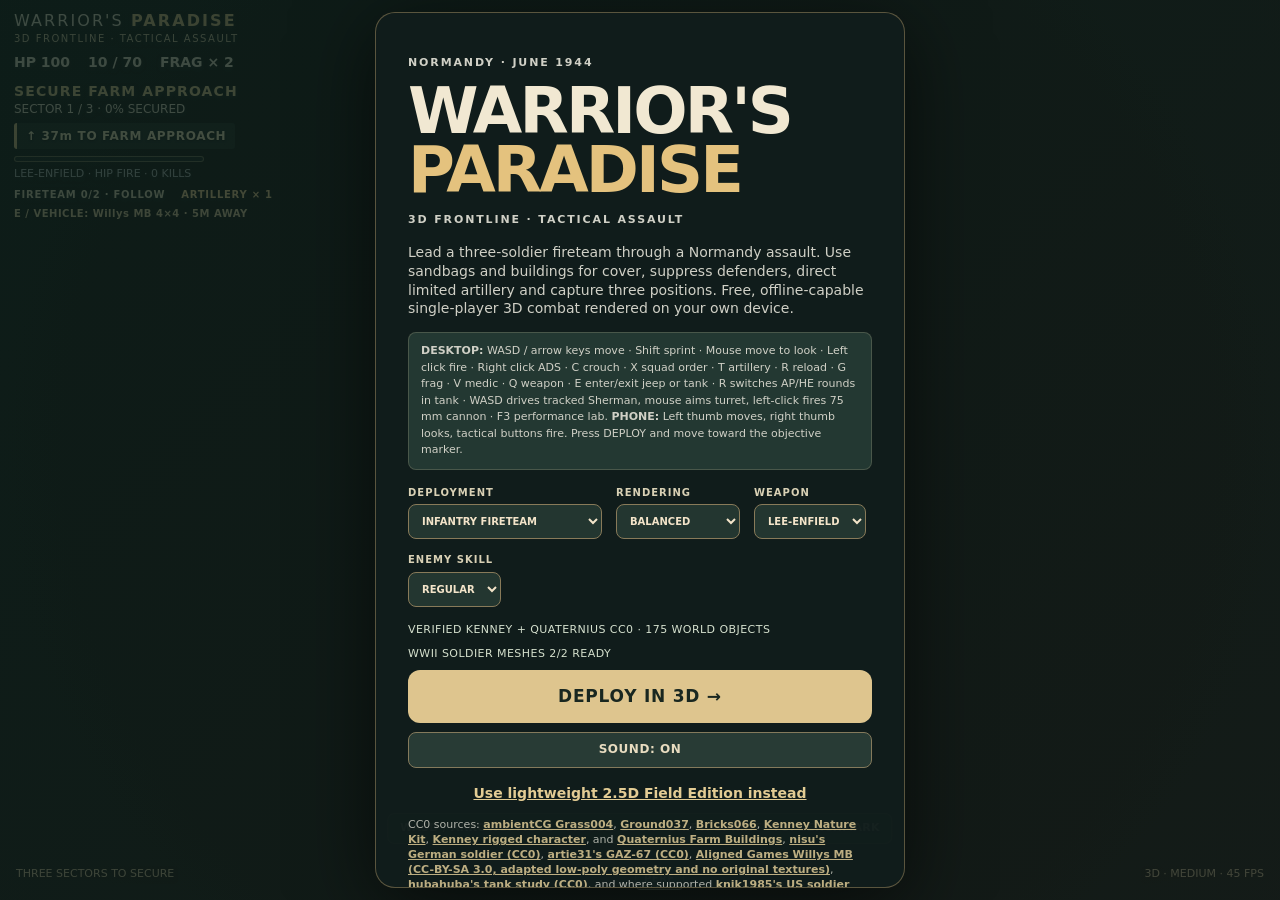
==== browser/3d/index.html @ 88292e3c "feat(graphics): wire terrain-following dynamic shadows to Cloudflare browser build" ====
<!doctype html>
<html lang="en"><head>
<meta charset="utf-8"><meta name="viewport" content="width=device-width,initial-scale=1,viewport-fit=cover,user-scalable=no">
<meta name="theme-color" content="#182622"><meta name="description" content="Warrior's Paradise 3D Preview: free 3D WWII skirmish playable directly in your browser.">
<title>Warrior's Paradise | 3D Frontline</title>
<link rel="stylesheet" href="./style.css">
</head><body>
<main id="game">
<canvas id="viewport" aria-label="Three-dimensional battlefield rendered with WebGL2"></canvas>
<div id="shade"></div><div id="hurt"></div>
<header id="top">
  <div class="logo">WARRIOR'S <strong>PARADISE</strong><small>3D FRONTLINE · TACTICAL ASSAULT</small></div>
  <div class="stats"><span id="hp">HP 100</span><span id="mag">10 / 70</span><span id="frags">FRAG × 2</span></div>
  <div id="mission">OPERATION DAWN WATCH</div><div id="objective">SECURE THE FORWARD POSITION</div>
  <div id="nav" aria-live="off">↑ FOLLOW THE OBJECTIVE</div>
  <div id="capture-track" aria-label="Current objective capture progress"><div id="capture-fill"></div></div>
  <div id="info">LEE-ENFIELD · RIFLEMAN</div>
  <div class="team-status"><span id="squadstate">FIRETEAM 2/2 · FOLLOW</span><span id="supportstate">ARTILLERY × 1</span></div><div id="vehicle-state" class="vehicle-state">E / VEHICLE: ENTER NEARBY TRANSPORT</div>
</header>
<div id="crosshair" aria-hidden="true"></div>
<div id="tank-sight" class="tank-sight" hidden aria-label="Sherman tank gun sight and driving status">
  <div class="tank-vignette"></div>
  <div class="tank-reticle" aria-hidden="true"><i></i><b></b><em></em></div>
  <div class="tank-sight-top">M4 SHERMAN · 75 MM GUN</div>
  <div id="tank-gun-status" class="tank-gun-status">GUN READY</div>
  <div id="tank-sight-range" class="tank-ammo-status">AP 16 · HE 8</div>
  <div class="tank-gauge"><span>ARMOR INTEGRITY</span><div><i id="tank-hpbar"></i></div></div>
  <div id="tank-gear" class="tank-gear">NEUTRAL</div>
</div>
<div id="movement-hint" role="status" aria-live="polite">WASD / ARROWS: MOVE · MOUSE: LOOK · SHIFT: SPRINT · F3: BENCHMARK</div>
<aside id="performance-panel" hidden aria-label="Live performance and gameplay statistics">
  <strong>WARRIOR'S PARADISE — PERFORMANCE LAB</strong>
  <pre id="performance-details" aria-live="off">Gathering frame samples…</pre>
  <div class="perf-actions">
    <button id="performance-capture" type="button">CAPTURE 30S ON THIS DEVICE</button>
    <button id="performance-download" type="button">EXPORT JSON RESULTS</button>
    <button id="performance-close" type="button">CLOSE (F3)</button>
  </div>
</aside>
<div id="hitmarker" aria-hidden="true">×</div>
<div id="left-stick" aria-label="Move with left thumb"><div class="ring"></div><div id="nub"></div></div>
<div id="right-look" aria-label="Drag to look around"></div>
<div id="actions">
<button id="fire" class="large" aria-label="Fire weapon">FIRE</button>
<button id="aim" aria-label="Aim down sights">ADS</button>
<button id="reload" aria-label="Reload">RLD</button>
<button id="grenade" aria-label="Throw fragmentation grenade">FRAG</button>
<button id="heal" aria-label="Use field dressing">MED</button>
<button id="swap" aria-label="Change weapon">GUN</button>
<button id="orders" aria-label="Toggle fireteam follow and hold orders">ORDER</button>
<button id="support" aria-label="Request artillery at the aimed location">ARTY</button>
<button id="crouch" aria-label="Toggle crouch">DUCK</button><button id="vehicle" aria-label="Enter or exit nearby military vehicle">VEHICLE</button>
</div>
<footer><span id="status">THREE SECTORS TO SECURE</span><button id="performance-open" type="button" aria-label="Open performance and GPU profiler">PERF</button><span id="fps">WEBGL2 · AUTO</span></footer>
<section id="menu" role="dialog" aria-modal="true" aria-labelledby="menu-title">
<div class="panel">
<p class="eyebrow">NORMANDY · JUNE 1944</p>
<h1 id="menu-title">WARRIOR'S<br><em>PARADISE</em></h1>
<p class="edition">3D FRONTLINE · TACTICAL ASSAULT</p>
<p id="menu-copy">Lead a three-soldier fireteam through a Normandy assault. Use sandbags and buildings for cover, suppress defenders, direct limited artillery and capture three positions. Free, offline-capable single-player 3D combat rendered on your own device.</p>
<p class="key-help"><strong>DESKTOP:</strong> WASD / arrow keys move · Shift sprint · Mouse move to look · Left click fire · Right click ADS · C crouch · X squad order · T artillery · R reload · G frag · V medic · Q weapon · E enter/exit jeep or tank · R switches AP/HE rounds in tank · WASD drives tracked Sherman, mouse aims turret, left-click fires 75 mm cannon · F3 performance lab. <strong>PHONE:</strong> Left thumb moves, right thumb looks, tactical buttons fire. Press DEPLOY and move toward the objective marker.</p>
<div class="options"><label>DEPLOYMENT <select id="deployment"><option value="infantry" selected>INFANTRY FIRETEAM</option><option value="sherman">M4 SHERMAN · TANK CREW</option></select></label><label>RENDERING <select id="quality"><option value="low">LOW · PHONE</option><option value="medium" selected>BALANCED</option><option value="high">HIGH · LAPTOP</option></select></label>
<label>WEAPON <select id="weapon"><option value="rifle">LEE-ENFIELD</option><option value="smg">STEN SMG</option><option value="lmg">BREN LMG</option></select></label>
<label>ENEMY SKILL <select id="difficulty"><option value="recruit">RECRUIT</option><option value="regular" selected>REGULAR</option><option value="veteran">VETERAN</option></select></label></div>
<p id="assetstatus" role="status">LOADING LOCALLY HOSTED CC0 SCENERY…</p>
<p id="rigstatus" role="status">LOADING CC0 SKELETAL CHARACTER MESH…</p>
<button id="deploy" class="primary">DEPLOY IN 3D →</button>
<button id="sound-toggle" type="button" aria-pressed="false" aria-label="Toggle battlefield audio">SOUND: ON</button>
<a href="../index.html">Use lightweight 2.5D Field Edition instead</a>
<p class="disclaimer">CC0 sources: <a href="https://ambientcg.com/view?id=Grass004" rel="noopener noreferrer" target="_blank">ambientCG Grass004</a>, <a href="https://ambientcg.com/view?id=Ground037" rel="noopener noreferrer" target="_blank">Ground037</a>, <a href="https://ambientcg.com/view?id=Bricks066" rel="noopener noreferrer" target="_blank">Bricks066</a>, <a href="https://kenney.nl/assets/nature-kit" rel="noopener noreferrer" target="_blank">Kenney Nature Kit</a>, <a href="https://kenney.nl/assets/animated-characters-survivors" rel="noopener noreferrer" target="_blank">Kenney rigged character</a>, and <a href="https://quaternius.com/packs/farmbuildings.html" rel="noopener noreferrer" target="_blank">Quaternius Farm Buildings</a>, <a href="https://opengameart.org/content/rigged-lowpoly-ww2-soldier" rel="noopener noreferrer" target="_blank">nisu's German soldier (CC0)</a>, <a href="https://opengameart.org/content/lowpoly-soviet-jeep" rel="noopener noreferrer" target="_blank">artie31's GAZ-67 (CC0)</a>, <a href="https://opengameart.org/content/willys-jeep-asset" rel="noopener noreferrer" target="_blank">Aligned Games Willys MB (CC-BY-SA 3.0, adapted low-poly geometry and no original textures)</a>, <a href="https://opengameart.org/content/tank1" rel="noopener noreferrer" target="_blank">hubahuba's tank study (CC0)</a>, and where supported <a href="https://opengameart.org/content/character-us-soldier" rel="noopener noreferrer" target="_blank">knik1985's US soldier (CC BY 3.0)</a> adapted as a rigged GLB. One layered CC0 recorded blast is credited in the asset register. Grass, dirt and masonry diffuse colors use locally hosted CC0 photographic surfaces; the limestone tile and derived normal/roughness layers remain procedural. This is a stylized WWII-inspired preview, not historically authenticated uniforms or professional PBR character art.</p>
<p class="disclaimer">Requires WebGL2 and browser graphics acceleration (integrated GPUs are supported). This is a playable technology preview—not the finished Unreal game or Enlisted-quality assets/multiplayer.</p>
</div>
</section>
<div id="fallback" hidden role="alert"><strong>WebGL2 unavailable.</strong> Your browser has no usable 3D graphics context. <a href="../index.html">Play the lightweight Field Edition</a>.</div>
</main><script src="./asset-loader.js" defer></script><script src="./material-atlas.js" defer></script><script src="./skinning.js" defer></script><script src="./battle-art.js" defer></script><script src="./battle-audio.js" defer></script><script src="./device-gpu-profiler.js" defer></script><script src="./telemetry.js" defer></script><script src="./tactical-navigation.js" defer></script><script src="./infantry-ballistics.js" defer></script><script src="./battle-tactics.js" defer></script><script src="./weapon-handling.js" defer></script><script src="./normandy-dressing.js" defer></script><script src="./ww2-vehicles.js" defer></script><script src="./ww2-environment.js" defer></script><script src="./architectural-detail.js" defer></script><script src="./botanical-detail.js" defer></script><script src="./contact-shadows.js" defer></script><script src="./directional-shadows.js" defer></script><script src="./ww2-terrain.js" defer></script><script src="./battle-atmosphere.js" defer></script><script src="./battle-sky.js" defer></script><script src="./game.js" defer></script>
</body></html>
---- browser/3d/style.css ----
*{box-sizing:border-box}html,body{margin:0;width:100%;height:100%;overflow:hidden;background:#152421;color:#f1e8d2;font:14px/1.35 system-ui,-apple-system,Segoe UI,sans-serif;touch-action:none;user-select:none}button,select{font:inherit}button{cursor:pointer;touch-action:none;color:#f2e8d3;border:1px solid #b4a78377;background:#253b38d9;border-radius:12px;font-weight:800;letter-spacing:.045em}button:active{background:#baa878;color:#17211c}#game{position:fixed;inset:0;overflow:hidden}#viewport{width:100%;height:100%;display:block}#shade{position:absolute;inset:0;background:radial-gradient(circle,transparent 46%,#0e191850 100%);pointer-events:none}#hurt{position:absolute;inset:0;background:#bf2100;opacity:0;pointer-events:none;transition:opacity .12s}#top{pointer-events:none;position:absolute;top:max(env(safe-area-inset-top),10px);left:max(env(safe-area-inset-left),14px);right:max(env(safe-area-inset-right),14px);text-shadow:0 2px 4px #111a19}#top .logo{font-size:16px;letter-spacing:.13em;font-weight:300}#top .logo strong{font-weight:900;color:#e5c889}#top .logo small{display:block;letter-spacing:.15em;font-size:10px;color:#dbcba5}.stats{display:flex;gap:18px;font-weight:800;margin-top:8px;font-variant-numeric:tabular-nums}#mission{margin-top:10px;color:#e9d192;font-weight:800;letter-spacing:.08em}#objective{font-size:12px}#info{font-size:11px;color:#b5bfc0;margin-top:5px}#crosshair{position:absolute;left:50%;top:50%;width:18px;height:18px;transform:translate(-50%,-50%);pointer-events:none}#crosshair:before,#crosshair:after{content:"";display:block;position:absolute;background:#f8f2ddcc;box-shadow:0 0 3px #222}#crosshair:before{width:2px;height:18px;left:8px}#crosshair:after{width:18px;height:2px;top:8px}#crosshair.aiming{opacity:.42;transform:translate(-50%,-50%) scale(.5)}#hitmarker{display:none;position:absolute;left:50%;top:50%;transform:translate(-50%,-50%);font-size:36px;font-weight:1000;color:#ffcd8c;pointer-events:none}#hitmarker.visible{display:block}footer{position:absolute;bottom:10px;left:16px;right:16px;display:flex;justify-content:space-between;pointer-events:none;font-size:11px;color:#d9c99f;text-shadow:0 2px 4px #000}#left-stick,#right-look,#actions{display:none}#menu{position:absolute;inset:0;z-index:10;display:grid;place-items:center;padding:12px;background:linear-gradient(135deg,#10221dcc,#19211dc8);overflow:auto}#menu[hidden]{display:none}#menu .panel{border:1px solid #99865d8a;background:#111d1ce8;border-radius:20px;box-shadow:0 16px 80px #0009;padding:clamp(18px,4vw,32px);width:min(95vw,530px);max-height:calc(100dvh - 24px);overflow:auto}h1{font-size:clamp(40px,7vw,64px);line-height:.93;letter-spacing:-.045em;margin:6px 0}h1 em{font-style:normal;color:#e4c27e}.eyebrow,.edition{color:#d5c590;font-size:11px;letter-spacing:.17em;font-weight:900}.edition{margin:12px 0 15px}.panel p{color:#d0d0c6}.options{display:flex;gap:14px;flex-wrap:wrap;margin:16px 0}.options label{display:grid;gap:5px;color:#d9d1b5;font-weight:700;font-size:10px;letter-spacing:.1em}.options select{color:#f3e4c9;background:#233630;border:1px solid #887a59;padding:10px 9px;border-radius:8px}.primary{width:100%;padding:15px;color:#192720;background:#dec58e;font-size:17px;border:none}.panel a{display:block;color:#e3cc94;font-weight:700;text-align:center;margin:16px 0}.disclaimer{font-size:11px;opacity:.83}#fallback{position:absolute;left:8px;right:8px;bottom:15%;padding:18px;border:1px solid #d1a87b;background:#172521;color:#fff;border-radius:12px;z-index:20}#fallback a{color:#ffe5a3}
@media(pointer:coarse){#left-stick{display:block;position:absolute;left:max(12px,env(safe-area-inset-left));bottom:calc(48px + env(safe-area-inset-bottom));width:140px;height:140px;z-index:3;touch-action:none}#left-stick .ring{position:absolute;inset:8px;border:2px solid #d6d5bc66;border-radius:50%;background:#182d2b55}#nub{position:absolute;left:53px;top:53px;width:34px;height:34px;border:2px solid #e3ddaecc;border-radius:50%;background:#adac8a8f;pointer-events:none}#right-look{display:block;position:absolute;inset:23% 0 7% 40%;touch-action:none}#actions{display:grid;position:absolute;right:max(8px,env(safe-area-inset-right));bottom:calc(34px + env(safe-area-inset-bottom));width:205px;height:175px;grid-template-columns:repeat(3,1fr);grid-template-rows:repeat(3,1fr);gap:5px;z-index:4}#actions button{font-size:10px;padding:3px}#fire{grid-column:3;grid-row:1/3;background:#993e2fbf;border-color:#ec9780aa;font-size:15px!important}#aim{grid-column:2;grid-row:2}#reload{grid-column:2;grid-row:1}#grenade{grid-column:1;grid-row:1}#heal{grid-column:1;grid-row:2}#swap{grid-column:2;grid-row:3}}
@media(pointer:coarse) and (orientation:portrait){#actions{width:162px;height:150px;right:5px;bottom:48px}#left-stick{width:110px;height:110px;left:7px;bottom:63px}#left-stick .ring{inset:5px}#nub{left:40px;top:40px;width:30px;height:30px}.stats{gap:8px;font-size:12px}#mission{margin-top:6px;font-size:12px}footer{font-size:9px}}
/* Tactical Frontline: legible navigation, feedback and compact thumb controls. */
#nav{margin-top:6px;display:inline-block;color:#fff3c7;font-size:12px;font-weight:900;letter-spacing:.055em;background:#172522aa;border-left:3px solid #e5c889;padding:5px 9px;border-radius:3px;text-shadow:0 1px 2px #000}
#capture-track{width:min(190px,55vw);height:6px;margin-top:7px;background:#0d1a1ab8;border:1px solid #b6a77a88;border-radius:8px;overflow:hidden}
#capture-fill{width:0;height:100%;background:linear-gradient(90deg,#a4bd94,#edcd7d);transition:width .14s linear}
.team-status{display:flex;gap:16px;margin-top:6px;font-size:10px;font-weight:800;letter-spacing:.075em;color:#e9e0bd}
#supportstate{color:#ffda96}
.key-help{font-size:11px;line-height:1.5;padding:10px 12px;background:#233832;border:1px solid #a4a0804d;border-radius:8px}
#crosshair:before,#crosshair:after{background:#fff0cbcc}
#hurt{mix-blend-mode:multiply}
@media(pointer:coarse){
 #actions{grid-template-columns:repeat(4,minmax(0,1fr));grid-template-rows:repeat(3,minmax(0,1fr));width:244px;height:174px;gap:4px}
 #actions button{font-size:10px;min-width:0;padding:2px;line-height:1.1}
 #fire{grid-column:4;grid-row:1/3;font-size:14px!important}
 #grenade{grid-column:1;grid-row:1}
 #reload{grid-column:2;grid-row:1}
 #support{grid-column:3;grid-row:1}
 #heal{grid-column:1;grid-row:2}
 #aim{grid-column:2;grid-row:2}
 #orders{grid-column:3;grid-row:2}
 #swap{grid-column:2;grid-row:3}
 #crouch{grid-column:3;grid-row:3}
 #nav{font-size:10px;margin-top:4px;padding:4px 6px}
 .team-status{font-size:9px;gap:8px}
}
@media(pointer:coarse) and (orientation:portrait){
 #actions{width:225px;height:158px;right:5px;bottom:46px}
 #top .logo small{font-size:8px}
 #nav{font-size:9px}
 .stats{font-size:11px;gap:9px;flex-wrap:wrap}
 #capture-track{width:138px}
}
@media(pointer:coarse) and (orientation:landscape) and (max-height:460px){
 #top .logo{font-size:12px}
 #mission{font-size:10px;margin-top:3px}
 #objective{font-size:10px}
 #info{font-size:9px}
 #actions{width:215px;height:136px;bottom:21px}
 #left-stick{width:106px;height:106px;bottom:26px}
 #left-stick .ring{inset:5px}
 #nub{left:38px;top:38px;width:30px;height:30px}
 #nav{margin-top:2px}
 #capture-track{margin-top:3px}
}

#sound-toggle{display:block;width:100%;min-height:36px;margin-top:9px;background:#283b35;border:1px solid #847a5c;border-radius:8px;color:#e8dcc0;font-size:12px;font-weight:750}
#sound-toggle[aria-pressed="true"]{background:#44352b;color:#ecdac4}
#assetstatus{min-height:14px;color:#d5e0ce;font-size:11px;letter-spacing:.04em;margin-bottom:9px}
#menu .disclaimer a{display:inline;color:#e0cc97;font-weight:600;margin:0}

#rigstatus{color:#d4dfcc;font-size:11px;letter-spacing:.04em;min-height:15px;margin:0 0 8px}

/* Real-time local FPS + gameplay lab, accessible on laptop or phone. */
#movement-hint{position:absolute;left:50%;bottom:56px;transform:translateX(-50%);z-index:2;
 background:#10231fcc;border:1px solid #b2ae8588;border-radius:7px;padding:7px 12px;
 color:#f7efd4;font-size:11px;font-weight:750;letter-spacing:.025em;text-shadow:0 1px 2px #000;
 white-space:nowrap;pointer-events:none;max-width:94vw;overflow:hidden;text-overflow:ellipsis}
#movement-hint[hidden]{display:none}
#performance-panel{position:absolute;top:16px;right:14px;z-index:9;width:min(470px,96vw);
 padding:16px;background:#0c181bf0;color:#e8eddf;border:1px solid #b6b28c;
 border-radius:12px;box-shadow:0 6px 30px #0008;pointer-events:auto}
#performance-panel[hidden]{display:none}
#performance-panel strong{display:block;font-size:12px;letter-spacing:.07em;margin-bottom:12px}
#performance-details{white-space:pre-wrap;font-family:ui-monospace,Consolas,monospace;font-size:11px;
 line-height:1.7;color:#d3dcc9;margin:0}
.perf-actions{display:flex;gap:8px;margin-top:12px}
.perf-actions button{flex:1;padding:9px 4px;font-size:10px}
@media (pointer:coarse){#movement-hint{bottom:10px;left:50%;max-width:80vw;font-size:9px}
 #performance-panel{top:8px;right:8px;max-height:85vh;overflow:auto}}

.vehicle-state{font-size:10px;font-weight:800;color:#e8d4a3;margin-top:5px;letter-spacing:.05em;text-shadow:0 1px 2px #000}
@media(pointer:coarse){#vehicle{grid-column:4;grid-row:3;font-size:9px;padding:2px;background:#384536e6}}

#performance-open{background:#26322b;color:#e4ecdd;border:1px solid #82907d;border-radius:5px;padding:4px 8px;font-size:10px;min-width:42px;cursor:pointer;touch-action:manipulation}
#performance-open:focus-visible{outline:2px solid #f9d37c;outline-offset:2px}
@media(max-width:650px){#performance-open{padding:6px;min-height:34px;font-size:10px}}
.perf-actions{flex-wrap:wrap}

/* Sherman station: real-state gunsight, no Canvas overdraw and no controls blocked. */
.tank-sight{position:absolute;inset:0;pointer-events:none;z-index:2;color:#efe9ce;
 font-family:ui-monospace,SFMono-Regular,Consolas,monospace;font-weight:750;
 text-shadow:0 1px 4px #000,0 0 12px #000b;letter-spacing:.1em}
.tank-sight[hidden]{display:none!important}
.tank-vignette{position:absolute;inset:0;background:radial-gradient(ellipse 48% 57% at 50% 50%,
 transparent 48%,#17221a12 70%,#141a1490 100%)}
.tank-sight-top,.tank-gun-status,.tank-ammo-status,.tank-gear{position:absolute;left:50%;transform:translateX(-50%);white-space:nowrap}
.tank-sight-top{top:15%;font-size:11px;color:#ece2b9;border-bottom:1px solid #e5d4a064;padding:4px 15px}
.tank-gun-status{top:calc(50% + 71px);font-size:12px;color:#d4edcb;background:#1c2a20a6;border:1px solid #d8e3bd39;padding:5px 12px;border-radius:4px}
.tank-sight.slewing .tank-gun-status{color:#ffcb7e;border-color:#e1b47777}
.tank-reticle{position:absolute;left:50%;top:50%;width:146px;height:146px;
 transform:translate(-50%,-50%);border:1px solid #d0d6b450;border-radius:50%}
.tank-reticle:before{content:"";position:absolute;width:3px;height:3px;background:#f1edcb;
 border-radius:50%;left:50%;top:50%;transform:translate(-50%,-50%)}
.tank-reticle:after{content:"";position:absolute;inset:11px;border:1px dashed #a7b29d48;border-radius:50%}
.tank-reticle i,.tank-reticle b,.tank-reticle em{position:absolute;display:block;background:#dce1c7ab}
.tank-reticle i{height:1px;left:-27px;right:-27px;top:50%}
.tank-reticle b{width:1px;top:-21px;bottom:-21px;left:50%}
.tank-reticle em{width:26px;height:1px;left:50%;top:calc(50% + 26px);transform:translateX(-50%)}
.tank-ammo-status{bottom:18%;font-size:11px;border:1px solid #efdfad4e;background:#1a2821a8;padding:6px 13px}
.tank-gear{bottom:13%;font-size:10px;color:#e5dcb9}
.tank-gauge{position:absolute;bottom:12%;left:max(18px,env(safe-area-inset-left));width:158px;font-size:10px}
.tank-gauge>div{height:7px;background:#1b211bcc;border:1px solid #eee3be70;margin-top:7px;border-radius:2px;overflow:hidden}
#tank-hpbar{display:block;width:100%;height:100%;background:linear-gradient(90deg,#ac6e43,#d9c784,#b6d29e);transition:width .15s}
.tank-sight:not([hidden])~#crosshair{opacity:0}
@media(pointer:coarse){
 .tank-sight-top{top:18%;font-size:9px}
 .tank-reticle{width:98px;height:98px}
 .tank-reticle i{left:-13px;right:-13px}
 .tank-reticle b{top:-13px;bottom:-13px}
 .tank-gun-status{top:calc(50% + 52px);font-size:10px}
 .tank-ammo-status{bottom:29%;font-size:10px}
 .tank-gear{bottom:24%}
 .tank-gauge{bottom:21%;left:12px;width:98px;font-size:8px}
}
@media (max-height:520px){.tank-sight-top{top:9%}.tank-gear{bottom:10%}.tank-ammo-status{bottom:17%}}
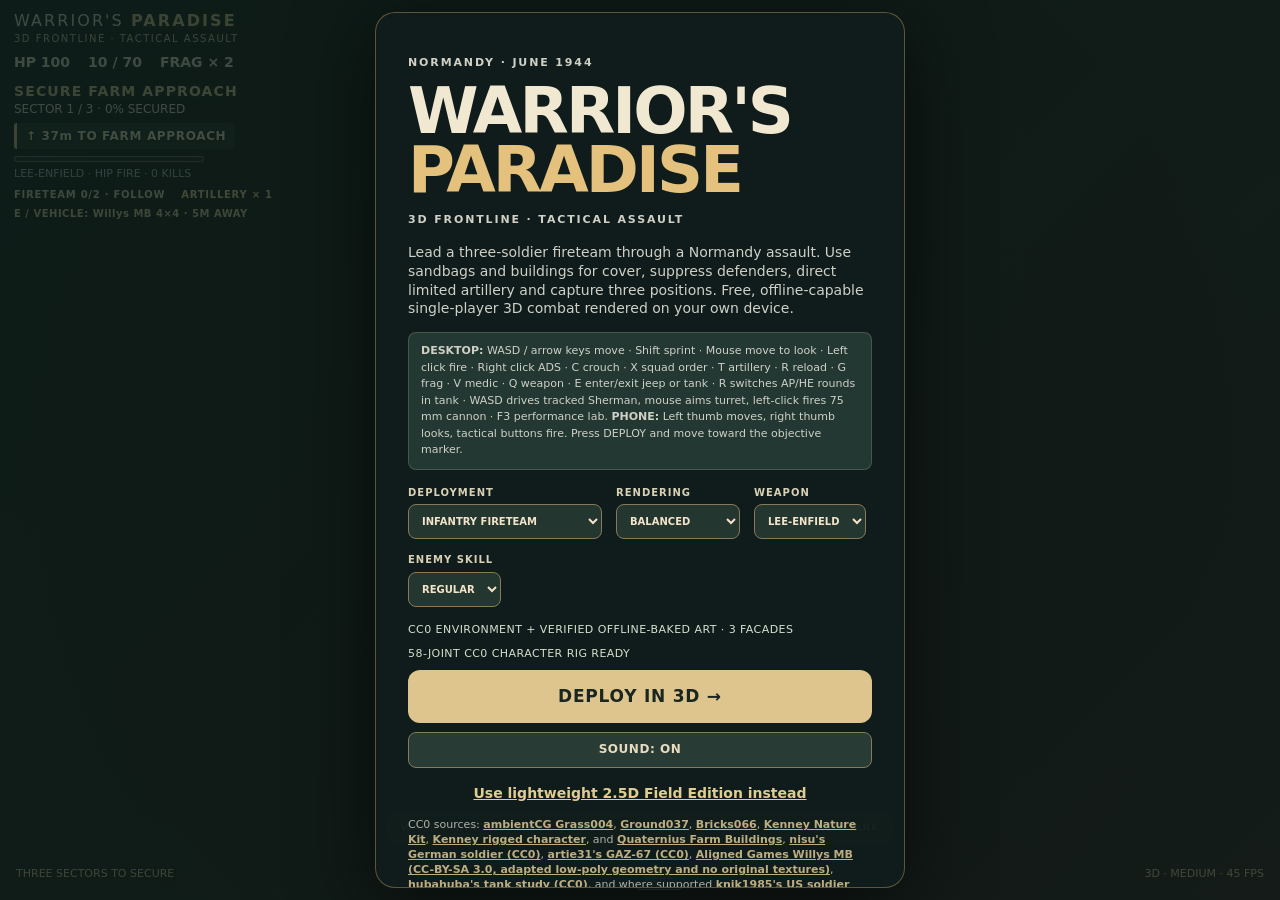
==== commit b5539cd5: "feat(browser): load signed offline baked art meshes and disclose visual/provenance limitations" ====
--- a/browser/3d/index.html
+++ b/browser/3d/index.html
@@ -68,9 +68,10 @@
 <button id="sound-toggle" type="button" aria-pressed="false" aria-label="Toggle battlefield audio">SOUND: ON</button>
 <a href="../index.html">Use lightweight 2.5D Field Edition instead</a>
 <p class="disclaimer">CC0 sources: <a href="https://ambientcg.com/view?id=Grass004" rel="noopener noreferrer" target="_blank">ambientCG Grass004</a>, <a href="https://ambientcg.com/view?id=Ground037" rel="noopener noreferrer" target="_blank">Ground037</a>, <a href="https://ambientcg.com/view?id=Bricks066" rel="noopener noreferrer" target="_blank">Bricks066</a>, <a href="https://kenney.nl/assets/nature-kit" rel="noopener noreferrer" target="_blank">Kenney Nature Kit</a>, <a href="https://kenney.nl/assets/animated-characters-survivors" rel="noopener noreferrer" target="_blank">Kenney rigged character</a>, and <a href="https://quaternius.com/packs/farmbuildings.html" rel="noopener noreferrer" target="_blank">Quaternius Farm Buildings</a>, <a href="https://opengameart.org/content/rigged-lowpoly-ww2-soldier" rel="noopener noreferrer" target="_blank">nisu's German soldier (CC0)</a>, <a href="https://opengameart.org/content/lowpoly-soviet-jeep" rel="noopener noreferrer" target="_blank">artie31's GAZ-67 (CC0)</a>, <a href="https://opengameart.org/content/willys-jeep-asset" rel="noopener noreferrer" target="_blank">Aligned Games Willys MB (CC-BY-SA 3.0, adapted low-poly geometry and no original textures)</a>, <a href="https://opengameart.org/content/tank1" rel="noopener noreferrer" target="_blank">hubahuba's tank study (CC0)</a>, and where supported <a href="https://opengameart.org/content/character-us-soldier" rel="noopener noreferrer" target="_blank">knik1985's US soldier (CC BY 3.0)</a> adapted as a rigged GLB. One layered CC0 recorded blast is credited in the asset register. Grass, dirt and masonry diffuse colors use locally hosted CC0 photographic surfaces; the limestone tile and derived normal/roughness layers remain procedural. This is a stylized WWII-inspired preview, not historically authenticated uniforms or professional PBR character art.</p>
+<p class="disclaimer">OFFLINE-BAKED ART: the shipped limestone facade details are original illustrative geometry with quantized meshes and two quality levels, not photogrammetry or full lightmaps. External art may be imported offline with the documented Blender converter subject to appropriate licensing. Quality depends on each player's graphics hardware; no server-side GPU is used.</p>
 <p class="disclaimer">Requires WebGL2 and browser graphics acceleration (integrated GPUs are supported). This is a playable technology preview—not the finished Unreal game or Enlisted-quality assets/multiplayer.</p>
 </div>
 </section>
 <div id="fallback" hidden role="alert"><strong>WebGL2 unavailable.</strong> Your browser has no usable 3D graphics context. <a href="../index.html">Play the lightweight Field Edition</a>.</div>
-</main><script src="./asset-loader.js" defer></script><script src="./material-atlas.js" defer></script><script src="./skinning.js" defer></script><script src="./battle-art.js" defer></script><script src="./battle-audio.js" defer></script><script src="./device-gpu-profiler.js" defer></script><script src="./telemetry.js" defer></script><script src="./tactical-navigation.js" defer></script><script src="./infantry-ballistics.js" defer></script><script src="./battle-tactics.js" defer></script><script src="./weapon-handling.js" defer></script><script src="./normandy-dressing.js" defer></script><script src="./ww2-vehicles.js" defer></script><script src="./ww2-environment.js" defer></script><script src="./architectural-detail.js" defer></script><script src="./botanical-detail.js" defer></script><script src="./contact-shadows.js" defer></script><script src="./directional-shadows.js" defer></script><script src="./ww2-terrain.js" defer></script><script src="./battle-atmosphere.js" defer></script><script src="./battle-sky.js" defer></script><script src="./game.js" defer></script>
+</main><script src="./asset-loader.js" defer></script><script src="./material-atlas.js" defer></script><script src="./baked-art.js" defer></script><script src="./skinning.js" defer></script><script src="./battle-art.js" defer></script><script src="./battle-audio.js" defer></script><script src="./device-gpu-profiler.js" defer></script><script src="./telemetry.js" defer></script><script src="./tactical-navigation.js" defer></script><script src="./infantry-ballistics.js" defer></script><script src="./battle-tactics.js" defer></script><script src="./weapon-handling.js" defer></script><script src="./normandy-dressing.js" defer></script><script src="./ww2-vehicles.js" defer></script><script src="./ww2-environment.js" defer></script><script src="./architectural-detail.js" defer></script><script src="./botanical-detail.js" defer></script><script src="./contact-shadows.js" defer></script><script src="./directional-shadows.js" defer></script><script src="./ww2-terrain.js" defer></script><script src="./battle-atmosphere.js" defer></script><script src="./battle-sky.js" defer></script><script src="./game.js" defer></script>
 </body></html>
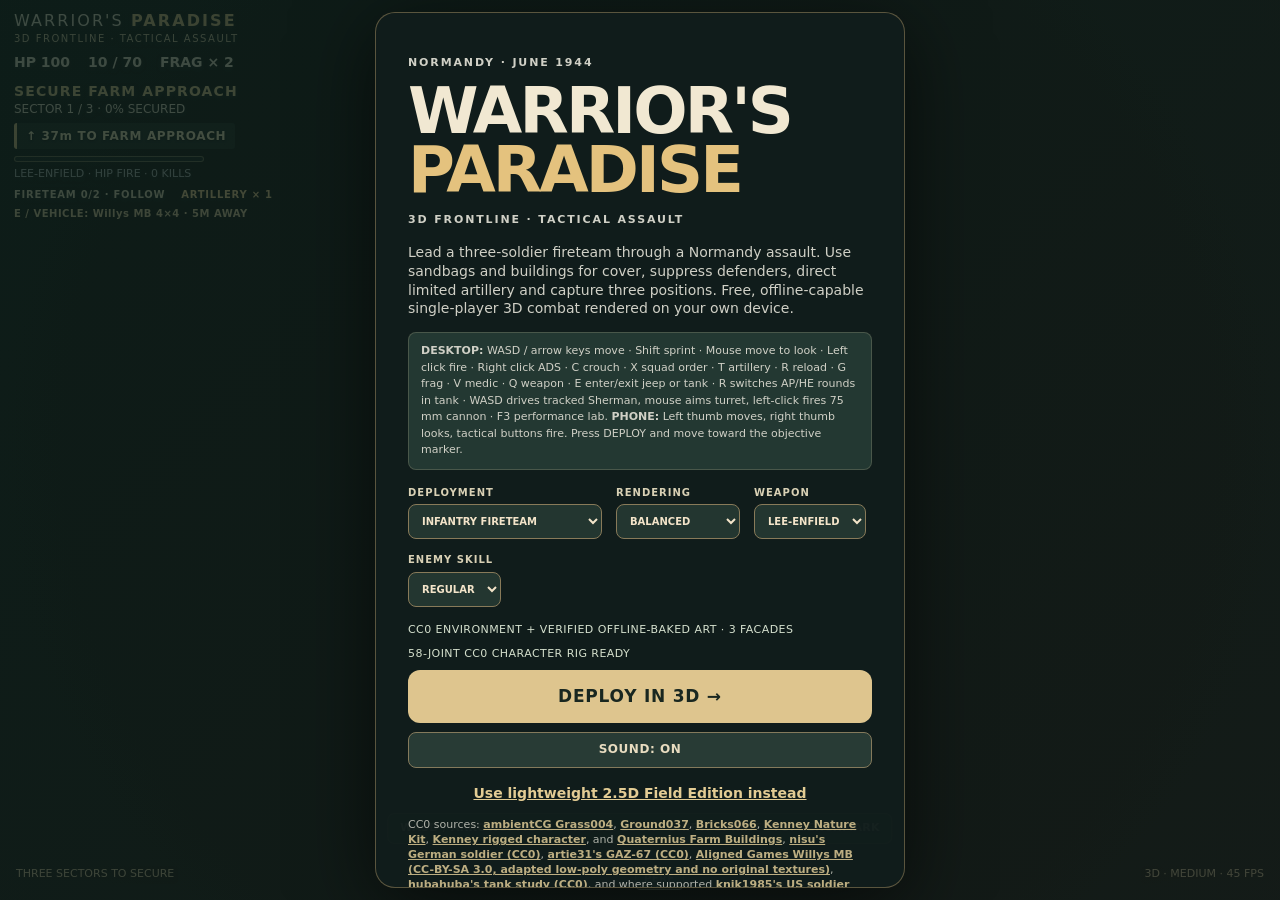
==== commit 410f96a3: "feat(browser): wire physically based UV0/UV1 texture renderer with accurate claims" ====
--- a/browser/3d/index.html
+++ b/browser/3d/index.html
@@ -69,9 +69,10 @@
 <a href="../index.html">Use lightweight 2.5D Field Edition instead</a>
 <p class="disclaimer">CC0 sources: <a href="https://ambientcg.com/view?id=Grass004" rel="noopener noreferrer" target="_blank">ambientCG Grass004</a>, <a href="https://ambientcg.com/view?id=Ground037" rel="noopener noreferrer" target="_blank">Ground037</a>, <a href="https://ambientcg.com/view?id=Bricks066" rel="noopener noreferrer" target="_blank">Bricks066</a>, <a href="https://kenney.nl/assets/nature-kit" rel="noopener noreferrer" target="_blank">Kenney Nature Kit</a>, <a href="https://kenney.nl/assets/animated-characters-survivors" rel="noopener noreferrer" target="_blank">Kenney rigged character</a>, and <a href="https://quaternius.com/packs/farmbuildings.html" rel="noopener noreferrer" target="_blank">Quaternius Farm Buildings</a>, <a href="https://opengameart.org/content/rigged-lowpoly-ww2-soldier" rel="noopener noreferrer" target="_blank">nisu's German soldier (CC0)</a>, <a href="https://opengameart.org/content/lowpoly-soviet-jeep" rel="noopener noreferrer" target="_blank">artie31's GAZ-67 (CC0)</a>, <a href="https://opengameart.org/content/willys-jeep-asset" rel="noopener noreferrer" target="_blank">Aligned Games Willys MB (CC-BY-SA 3.0, adapted low-poly geometry and no original textures)</a>, <a href="https://opengameart.org/content/tank1" rel="noopener noreferrer" target="_blank">hubahuba's tank study (CC0)</a>, and where supported <a href="https://opengameart.org/content/character-us-soldier" rel="noopener noreferrer" target="_blank">knik1985's US soldier (CC BY 3.0)</a> adapted as a rigged GLB. One layered CC0 recorded blast is credited in the asset register. Grass, dirt and masonry diffuse colors use locally hosted CC0 photographic surfaces; the limestone tile and derived normal/roughness layers remain procedural. This is a stylized WWII-inspired preview, not historically authenticated uniforms or professional PBR character art.</p>
 <p class="disclaimer">OFFLINE-BAKED ART: the shipped limestone facade details are original illustrative geometry with quantized meshes and two quality levels, not photogrammetry or full lightmaps. External art may be imported offline with the documented Blender converter subject to appropriate licensing. Quality depends on each player's graphics hardware; no server-side GPU is used.</p>
+<p class="disclaimer">Additional High/Medium artwork now supports separate UV0 albedo/normal/roughness/metallic textures and UV1 precomputed irradiance maps from locally hosted, licensed sources. An original textured Normandy facade demonstrates the rendering pipeline; it is not photogrammetry or a complete historically authentic asset library.</p>
 <p class="disclaimer">Requires WebGL2 and browser graphics acceleration (integrated GPUs are supported). This is a playable technology preview—not the finished Unreal game or Enlisted-quality assets/multiplayer.</p>
 </div>
 </section>
 <div id="fallback" hidden role="alert"><strong>WebGL2 unavailable.</strong> Your browser has no usable 3D graphics context. <a href="../index.html">Play the lightweight Field Edition</a>.</div>
-</main><script src="./asset-loader.js" defer></script><script src="./material-atlas.js" defer></script><script src="./baked-art.js" defer></script><script src="./skinning.js" defer></script><script src="./battle-art.js" defer></script><script src="./battle-audio.js" defer></script><script src="./device-gpu-profiler.js" defer></script><script src="./telemetry.js" defer></script><script src="./tactical-navigation.js" defer></script><script src="./infantry-ballistics.js" defer></script><script src="./battle-tactics.js" defer></script><script src="./weapon-handling.js" defer></script><script src="./normandy-dressing.js" defer></script><script src="./ww2-vehicles.js" defer></script><script src="./ww2-environment.js" defer></script><script src="./architectural-detail.js" defer></script><script src="./botanical-detail.js" defer></script><script src="./contact-shadows.js" defer></script><script src="./directional-shadows.js" defer></script><script src="./ww2-terrain.js" defer></script><script src="./battle-atmosphere.js" defer></script><script src="./battle-sky.js" defer></script><script src="./game.js" defer></script>
+</main><script src="./asset-loader.js" defer></script><script src="./material-atlas.js" defer></script><script src="./baked-art.js" defer></script><script src="./pbr-lightmaps.js" defer></script><script src="./skinning.js" defer></script><script src="./battle-art.js" defer></script><script src="./battle-audio.js" defer></script><script src="./device-gpu-profiler.js" defer></script><script src="./telemetry.js" defer></script><script src="./tactical-navigation.js" defer></script><script src="./infantry-ballistics.js" defer></script><script src="./battle-tactics.js" defer></script><script src="./weapon-handling.js" defer></script><script src="./normandy-dressing.js" defer></script><script src="./ww2-vehicles.js" defer></script><script src="./ww2-environment.js" defer></script><script src="./architectural-detail.js" defer></script><script src="./botanical-detail.js" defer></script><script src="./contact-shadows.js" defer></script><script src="./directional-shadows.js" defer></script><script src="./ww2-terrain.js" defer></script><script src="./battle-atmosphere.js" defer></script><script src="./battle-sky.js" defer></script><script src="./game.js" defer></script>
 </body></html>
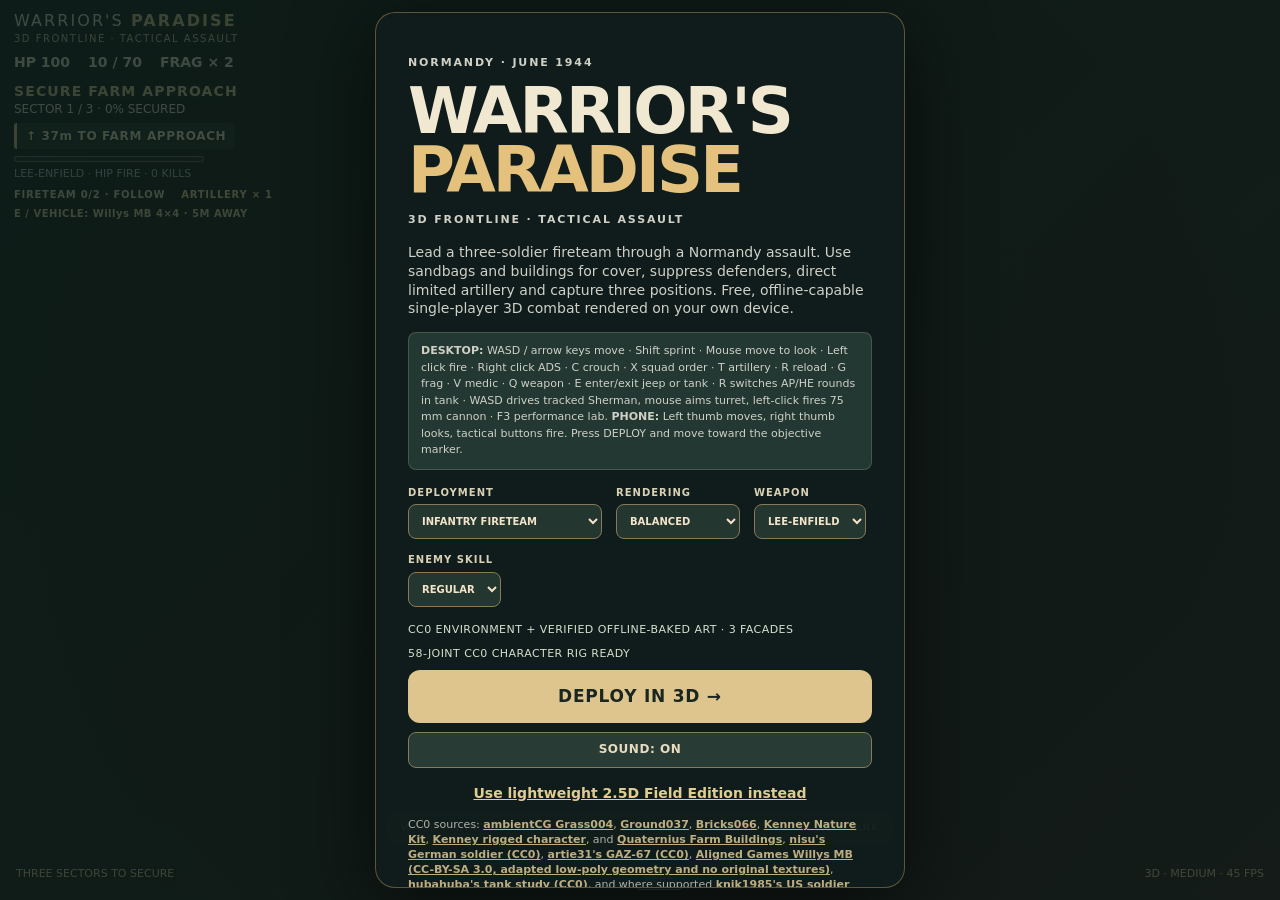
==== commit d5cb2a5b: "feat(browser): include standalone heightfield road/vehicle track surface realism module" ====
--- a/browser/3d/index.html
+++ b/browser/3d/index.html
@@ -69,10 +69,10 @@
 <a href="../index.html">Use lightweight 2.5D Field Edition instead</a>
 <p class="disclaimer">CC0 sources: <a href="https://ambientcg.com/view?id=Grass004" rel="noopener noreferrer" target="_blank">ambientCG Grass004</a>, <a href="https://ambientcg.com/view?id=Ground037" rel="noopener noreferrer" target="_blank">Ground037</a>, <a href="https://ambientcg.com/view?id=Bricks066" rel="noopener noreferrer" target="_blank">Bricks066</a>, <a href="https://kenney.nl/assets/nature-kit" rel="noopener noreferrer" target="_blank">Kenney Nature Kit</a>, <a href="https://kenney.nl/assets/animated-characters-survivors" rel="noopener noreferrer" target="_blank">Kenney rigged character</a>, and <a href="https://quaternius.com/packs/farmbuildings.html" rel="noopener noreferrer" target="_blank">Quaternius Farm Buildings</a>, <a href="https://opengameart.org/content/rigged-lowpoly-ww2-soldier" rel="noopener noreferrer" target="_blank">nisu's German soldier (CC0)</a>, <a href="https://opengameart.org/content/lowpoly-soviet-jeep" rel="noopener noreferrer" target="_blank">artie31's GAZ-67 (CC0)</a>, <a href="https://opengameart.org/content/willys-jeep-asset" rel="noopener noreferrer" target="_blank">Aligned Games Willys MB (CC-BY-SA 3.0, adapted low-poly geometry and no original textures)</a>, <a href="https://opengameart.org/content/tank1" rel="noopener noreferrer" target="_blank">hubahuba's tank study (CC0)</a>, and where supported <a href="https://opengameart.org/content/character-us-soldier" rel="noopener noreferrer" target="_blank">knik1985's US soldier (CC BY 3.0)</a> adapted as a rigged GLB. One layered CC0 recorded blast is credited in the asset register. Grass, dirt and masonry diffuse colors use locally hosted CC0 photographic surfaces; the limestone tile and derived normal/roughness layers remain procedural. This is a stylized WWII-inspired preview, not historically authenticated uniforms or professional PBR character art.</p>
 <p class="disclaimer">OFFLINE-BAKED ART: the shipped limestone facade details are original illustrative geometry with quantized meshes and two quality levels, not photogrammetry or full lightmaps. External art may be imported offline with the documented Blender converter subject to appropriate licensing. Quality depends on each player's graphics hardware; no server-side GPU is used.</p>
-<p class="disclaimer">Additional High/Medium artwork now supports separate UV0 albedo/normal/roughness/metallic textures and UV1 precomputed irradiance maps from locally hosted, licensed sources. An original textured Normandy facade demonstrates the rendering pipeline; it is not photogrammetry or a complete historically authentic asset library.</p>
+<p class="disclaimer">Additional High artwork now supports separate UV0 albedo/normal/roughness/metallic textures and UV1 precomputed irradiance maps from locally hosted, licensed sources. An original textured Normandy facade demonstrates the rendering pipeline; it is not photogrammetry or a complete historically authentic asset library.</p>
 <p class="disclaimer">Requires WebGL2 and browser graphics acceleration (integrated GPUs are supported). This is a playable technology preview—not the finished Unreal game or Enlisted-quality assets/multiplayer.</p>
 </div>
 </section>
 <div id="fallback" hidden role="alert"><strong>WebGL2 unavailable.</strong> Your browser has no usable 3D graphics context. <a href="../index.html">Play the lightweight Field Edition</a>.</div>
-</main><script src="./asset-loader.js" defer></script><script src="./material-atlas.js" defer></script><script src="./baked-art.js" defer></script><script src="./pbr-lightmaps.js" defer></script><script src="./skinning.js" defer></script><script src="./battle-art.js" defer></script><script src="./battle-audio.js" defer></script><script src="./device-gpu-profiler.js" defer></script><script src="./telemetry.js" defer></script><script src="./tactical-navigation.js" defer></script><script src="./infantry-ballistics.js" defer></script><script src="./battle-tactics.js" defer></script><script src="./weapon-handling.js" defer></script><script src="./normandy-dressing.js" defer></script><script src="./ww2-vehicles.js" defer></script><script src="./ww2-environment.js" defer></script><script src="./architectural-detail.js" defer></script><script src="./botanical-detail.js" defer></script><script src="./contact-shadows.js" defer></script><script src="./directional-shadows.js" defer></script><script src="./ww2-terrain.js" defer></script><script src="./battle-atmosphere.js" defer></script><script src="./battle-sky.js" defer></script><script src="./game.js" defer></script>
+</main><script src="./asset-loader.js" defer></script><script src="./material-atlas.js" defer></script><script src="./baked-art.js" defer></script><script src="./pbr-lightmaps.js" defer></script><script src="./skinning.js" defer></script><script src="./battle-art.js" defer></script><script src="./battle-audio.js" defer></script><script src="./device-gpu-profiler.js" defer></script><script src="./telemetry.js" defer></script><script src="./tactical-navigation.js" defer></script><script src="./infantry-ballistics.js" defer></script><script src="./battle-tactics.js" defer></script><script src="./weapon-handling.js" defer></script><script src="./normandy-dressing.js" defer></script><script src="./ww2-vehicles.js" defer></script><script src="./ww2-environment.js" defer></script><script src="./architectural-detail.js" defer></script><script src="./botanical-detail.js" defer></script><script src="./contact-shadows.js" defer></script><script src="./directional-shadows.js" defer></script><script src="./ww2-terrain.js" defer></script><script src="./battlefield-ground.js" defer></script><script src="./battle-atmosphere.js" defer></script><script src="./battle-sky.js" defer></script><script src="./game.js" defer></script>
 </body></html>
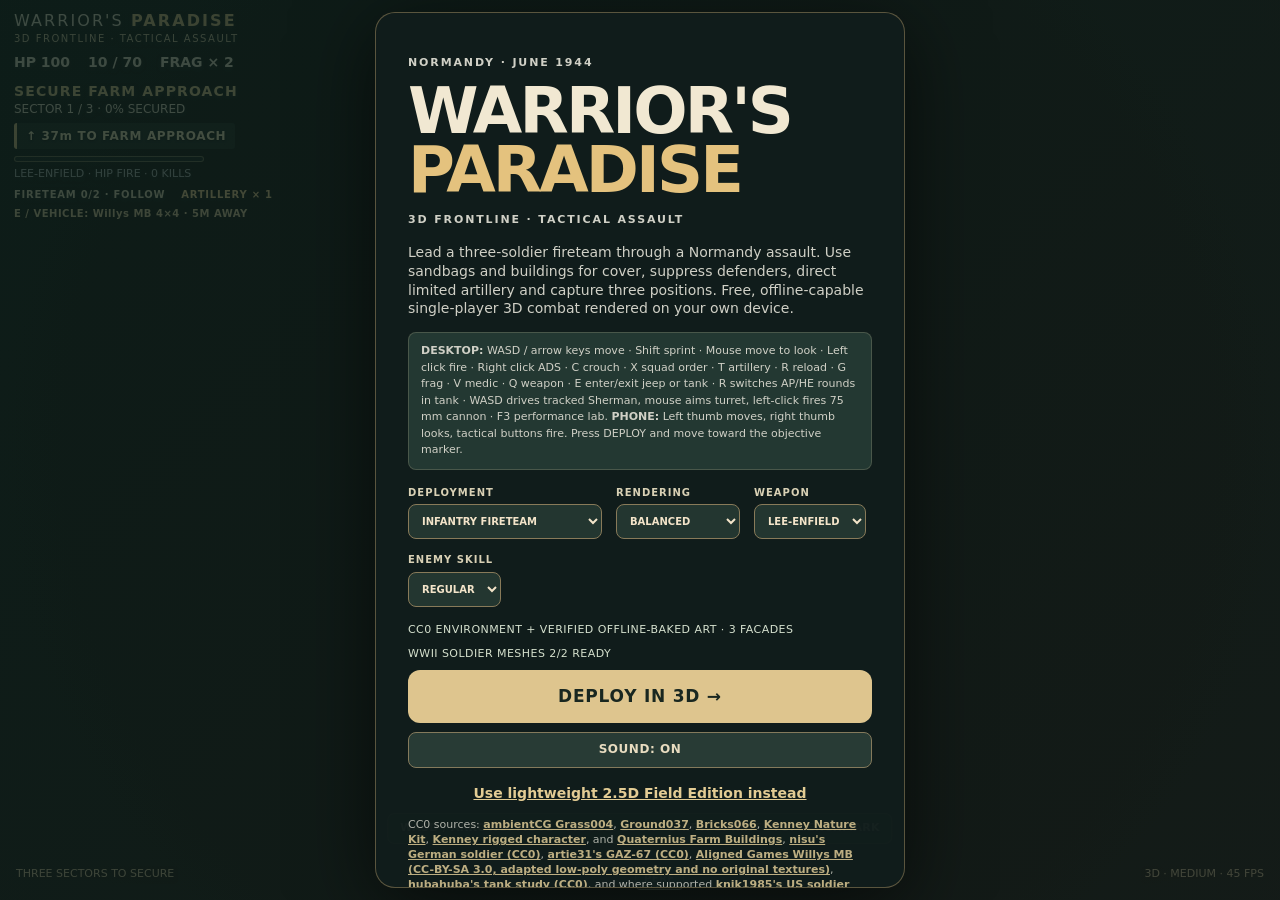
==== commit 8219e699: "feat: load independent High architectural craftsmanship and conservative visibility culling" ====
--- a/browser/3d/index.html
+++ b/browser/3d/index.html
@@ -74,5 +74,5 @@
 </div>
 </section>
 <div id="fallback" hidden role="alert"><strong>WebGL2 unavailable.</strong> Your browser has no usable 3D graphics context. <a href="../index.html">Play the lightweight Field Edition</a>.</div>
-</main><script src="./asset-loader.js" defer></script><script src="./material-atlas.js" defer></script><script src="./baked-art.js" defer></script><script src="./pbr-lightmaps.js" defer></script><script src="./skinning.js" defer></script><script src="./battle-art.js" defer></script><script src="./battle-audio.js" defer></script><script src="./device-gpu-profiler.js" defer></script><script src="./telemetry.js" defer></script><script src="./tactical-navigation.js" defer></script><script src="./infantry-ballistics.js" defer></script><script src="./battle-tactics.js" defer></script><script src="./weapon-handling.js" defer></script><script src="./normandy-dressing.js" defer></script><script src="./ww2-vehicles.js" defer></script><script src="./ww2-environment.js" defer></script><script src="./architectural-detail.js" defer></script><script src="./botanical-detail.js" defer></script><script src="./contact-shadows.js" defer></script><script src="./directional-shadows.js" defer></script><script src="./ww2-terrain.js" defer></script><script src="./battlefield-ground.js" defer></script><script src="./battle-atmosphere.js" defer></script><script src="./battle-sky.js" defer></script><script src="./game.js" defer></script>
+</main><script src="./asset-loader.js" defer></script><script src="./material-atlas.js" defer></script><script src="./baked-art.js" defer></script><script src="./pbr-lightmaps.js" defer></script><script src="./skinning.js" defer></script><script src="./battle-art.js" defer></script><script src="./battle-audio.js" defer></script><script src="./device-gpu-profiler.js" defer></script><script src="./telemetry.js" defer></script><script src="./tactical-navigation.js" defer></script><script src="./infantry-ballistics.js" defer></script><script src="./battle-tactics.js" defer></script><script src="./actor-visibility.js" defer></script><script src="./weapon-handling.js" defer></script><script src="./normandy-dressing.js" defer></script><script src="./ww2-vehicles.js" defer></script><script src="./ww2-environment.js" defer></script><script src="./architectural-detail.js" defer></script><script src="./architectural-weathering.js" defer></script><script src="./farmhouse-craft.js" defer></script><script src="./botanical-detail.js" defer></script><script src="./contact-shadows.js" defer></script><script src="./directional-shadows.js" defer></script><script src="./ww2-terrain.js" defer></script><script src="./battlefield-ground.js" defer></script><script src="./battle-atmosphere.js" defer></script><script src="./battle-sky.js" defer></script><script src="./game.js" defer></script>
 </body></html>
